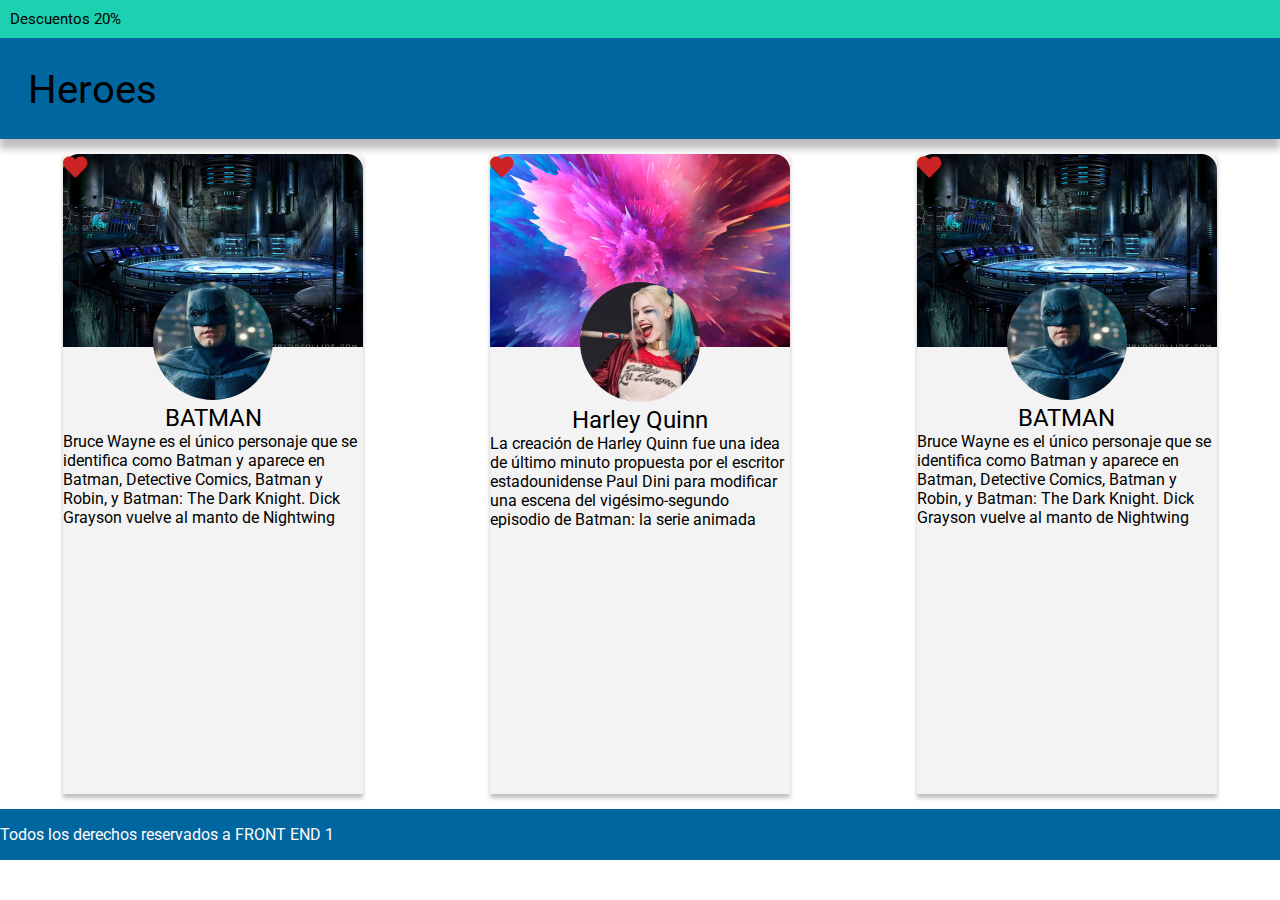
==== Heroes/index.html @ cdd7878c "trabajoHeroes" ====
<!DOCTYPE html>
<html lang="es">

<head>
    <meta charset="UTF-8">
    <meta name="viewport" content="width=device-width, initial-scale=1.0">
    <title>Heroes</title>
    <link rel="stylesheet" href="https://cdnjs.cloudflare.com/ajax/libs/font-awesome/5.15.3/css/all.min.css" referrerpolicy="no-referrer">
    <link href="css/style.css" rel="stylesheet">
</head>

<body>
    <header>
        <div>
            <p>Descuentos 20%</p>
        </div>
        <h1>Heroes</h1>
    </header>
    <main>
        <div class="cards">
            <section class="firstCard">
                <div class="card-img">
                    <i class="fas fa-heart"></i>
                </div>
                <div class="card-content">
                    <a href="#"><img class="avatar" src="img/logo_batman.png"></a>
                    <h2>BATMAN</h2>
                    <p class="paragraph">Bruce Wayne es el único personaje que se identifica como Batman y aparece en Batman, Detective
                        Comics, Batman y Robin, y Batman: The Dark Knight. Dick Grayson vuelve al manto de Nightwing</p>
                </div>
            </section>
            <section class="secondCard">
                <div class="card-img">
                    <i class="fas fa-heart"></i>
                </div>
                <div class="card-content">
                    <a href="#"><img class="avatar" src="img/logo_quinn.png"></a>
                    <h2>Harley Quinn</h2>
                    <p class="paragraph">La creación de Harley Quinn fue una idea de último minuto propuesta por el escritor estadounidense
                        Paul Dini para modificar una escena del vigésimo-segundo episodio de Batman: la serie animada</p>
                </div>
            </section>
            <section class="thirdCard">
                <div class="card-img">
                    <i class="fas fa-heart"></i>
                </div>
                <div class="card-content">
                    <a href="#"><img class="avatar" src="img/logo_batman.png"></a>
                    <h2>BATMAN</h2>
                    <p class="paragraph">Bruce Wayne es el único personaje que se identifica como Batman y aparece en Batman, Detective
                        Comics, Batman y Robin, y Batman: The Dark Knight. Dick Grayson vuelve al manto de Nightwing</p>
                </div>
            </section>
        </div>
    </main>
    <footer>
        <p class="end">Todos los derechos reservados a FRONT END 1</p>
    </footer>
</body>
---- Heroes/css/style.css ----
@import url('https://fonts.googleapis.com/css2?family=Roboto:wght@400;700&display=swap');

* {
    margin: 0px;
    padding: 0px;
    box-sizing: border-box;
    font-family: 'Roboto', sans-serif;
    font-weight: 400;
  }

header div {
    background-color: #1CD1B0;
    font-size: 0.93rem;
    padding: 0.62rem;
}
h1 {
    background: #00669F;
    height: 6.31rem;
    padding: 1.75rem;
    font-size: 40px;
    box-shadow: 0px 10px 7px rgba(0, 0, 0, 0.25);
}
.cards {
    
    display: flex;
    justify-content: space-around;
}
.firstCard {
    background: #F3F3F3 url(../img/fondo_batman.png) no-repeat;
    box-shadow: 0px 4px 4px rgba(0, 0, 0, 0.25);
    display: flex;
    flex-direction: column;
    width: 18.75rem;
    height: 40rem;
    margin: 0.93rem;
}
.secondCard {
    background: #F3F3F3 url(../img/fondo_quinn.png) no-repeat;
    box-shadow: 0px 4px 4px rgba(0, 0, 0, 0.25);
    display: flex;
    flex-direction: column;
    width: 18.75rem;
    height: 40rem;
    margin: 0.93rem;
}
.thirdCard {
    background: #F3F3F3 url(../img/fondo_batman.png) no-repeat;
    box-shadow: 0px 4px 4px rgba(0, 0, 0, 0.25);
    display: flex;
    flex-direction: column;
    width: 18.75rem;
    height: 40rem;
    margin: 0.93rem;
}
.avatar {
    margin-top: 100px;
    width: 7.5rem;
    border-radius: 50%;
}
.end {
    display:flex;
    align-items:center;
    color: #FFF9F9;
    height: 51px;
    background: #00669F;
}

.card-img {
    color: #CC2424;
    font-size: 1.5em;
}
.card-content {
    display: flex;
    flex-direction: column;
    align-items: center;
    justify-content: space-between;
}
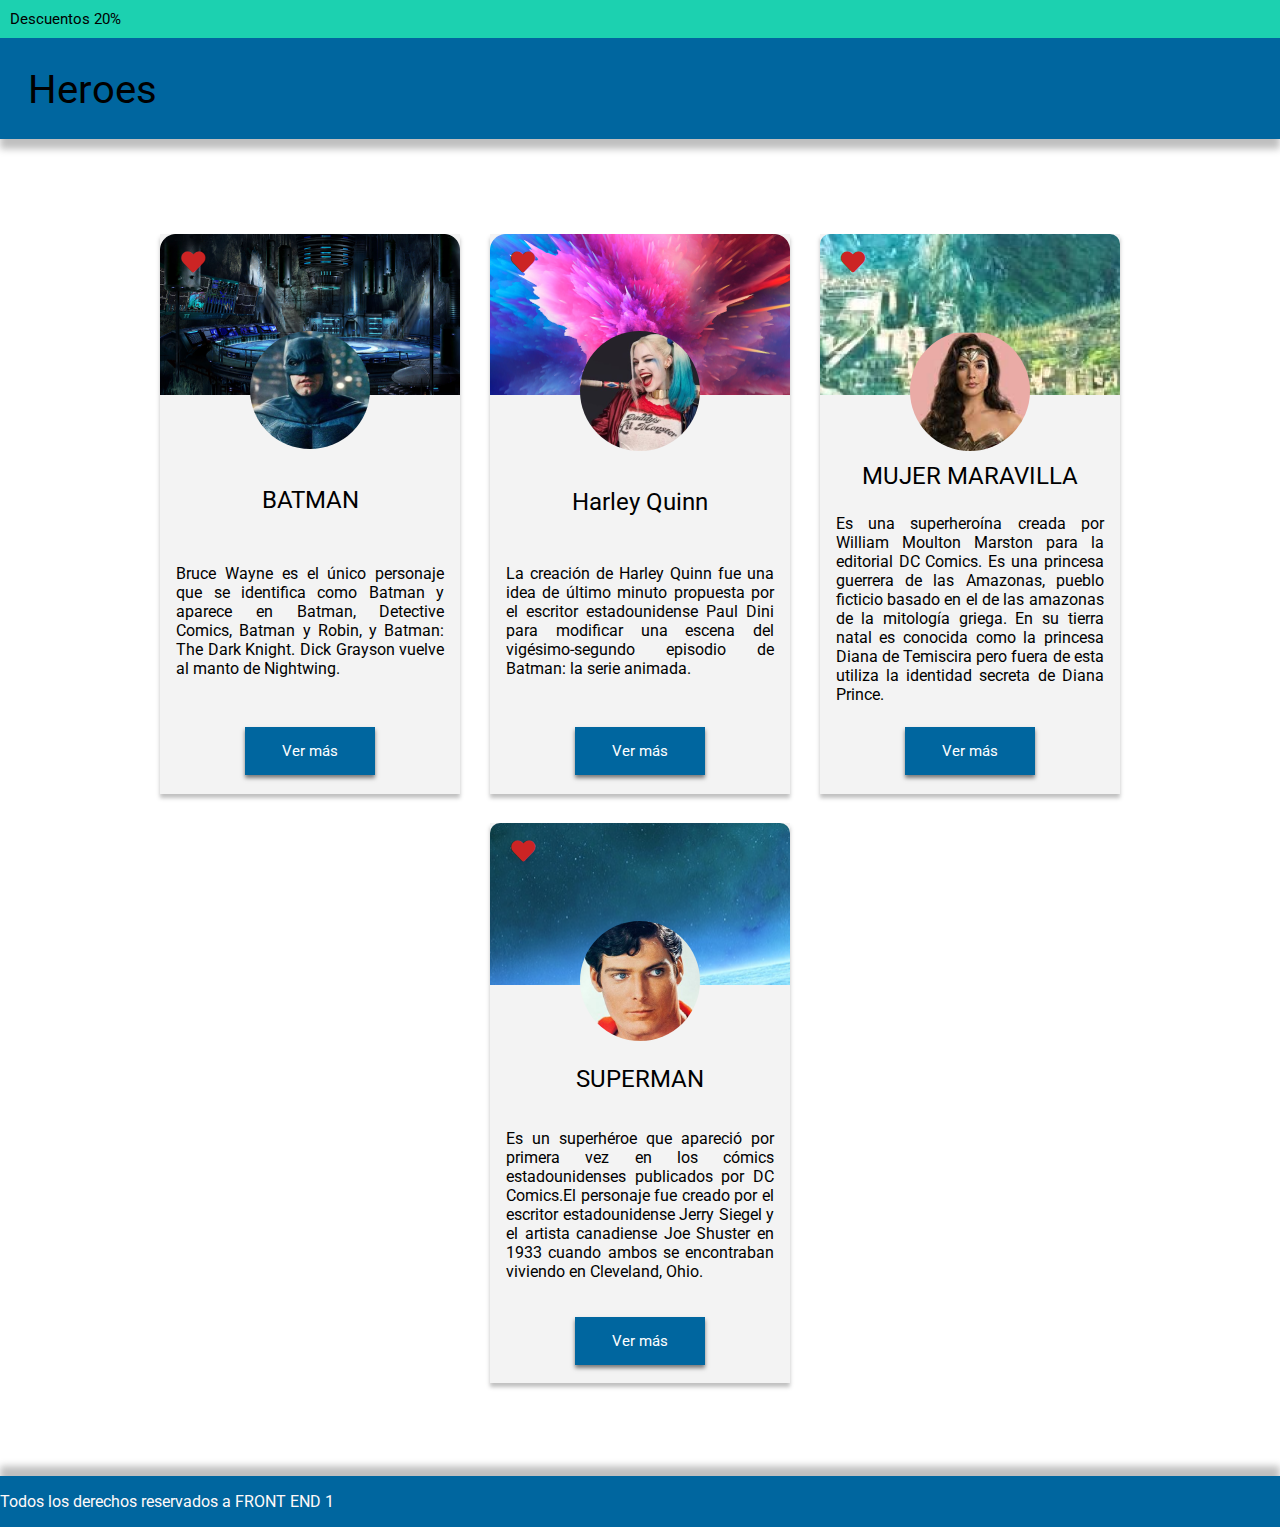
==== commit 2c3afb23: "Heroes90%" ====
--- a/Heroes/index.html
+++ b/Heroes/index.html
@@ -26,7 +26,8 @@
                     <a href="#"><img class="avatar" src="img/logo_batman.png"></a>
                     <h2>BATMAN</h2>
                     <p class="paragraph">Bruce Wayne es el único personaje que se identifica como Batman y aparece en Batman, Detective
-                        Comics, Batman y Robin, y Batman: The Dark Knight. Dick Grayson vuelve al manto de Nightwing</p>
+                        Comics, Batman y Robin, y Batman: The Dark Knight. Dick Grayson vuelve al manto de Nightwing.</p>
+                    <a href="#" class="card-button">Ver más</a>
                 </div>
             </section>
             <section class="secondCard">
@@ -37,7 +38,8 @@
                     <a href="#"><img class="avatar" src="img/logo_quinn.png"></a>
                     <h2>Harley Quinn</h2>
                     <p class="paragraph">La creación de Harley Quinn fue una idea de último minuto propuesta por el escritor estadounidense
-                        Paul Dini para modificar una escena del vigésimo-segundo episodio de Batman: la serie animada</p>
+                        Paul Dini para modificar una escena del vigésimo-segundo episodio de Batman: la serie animada.</p>
+                    <a href="#" class="card-button">Ver más</a>
                 </div>
             </section>
             <section class="thirdCard">
@@ -45,10 +47,27 @@
                     <i class="fas fa-heart"></i>
                 </div>
                 <div class="card-content">
-                    <a href="#"><img class="avatar" src="img/logo_batman.png"></a>
-                    <h2>BATMAN</h2>
-                    <p class="paragraph">Bruce Wayne es el único personaje que se identifica como Batman y aparece en Batman, Detective
-                        Comics, Batman y Robin, y Batman: The Dark Knight. Dick Grayson vuelve al manto de Nightwing</p>
+                    <a href="#"><img class="avatar" src="img/logo_maravilla.png"></a>
+                    <h2>MUJER MARAVILLA</h2>
+                    <p class="paragraph">Es una superheroína creada por William Moulton Marston para la editorial DC Comics. Es una princesa
+                        guerrera de las Amazonas, pueblo ficticio basado en el de las amazonas de la mitología griega. En su tierra natal es
+                        conocida como la princesa Diana de Temiscira pero fuera de esta utiliza la identidad secreta de Diana Prince.
+                      </p>
+                    <a href="#" class="card-button">Ver más</a>
+                </div>
+            </section>
+            <section class="fourthCard">
+                <div class="card-img">
+                    <i class="fas fa-heart"></i>
+                </div>
+                <div class="card-content">
+                    <a href="#"><img class="avatar" src="img/logo_superman.png"></a>
+                    <h2>SUPERMAN</h2>
+                    <p class="paragraph">Es un superhéroe que apareció por primera vez en los cómics estadounidenses publicados por DC Comics.
+                        ​El personaje fue creado por el escritor estadounidense Jerry Siegel y el artista canadiense Joe Shuster en 1933 cuando
+                        ambos se encontraban viviendo en Cleveland, Ohio.
+                      </p>
+                    <a href="#" class="card-button">Ver más</a>
                 </div>
             </section>
         </div>
--- a/Heroes/css/style.css
+++ b/Heroes/css/style.css
@@ -7,6 +7,15 @@
     font-family: 'Roboto', sans-serif;
     font-weight: 400;
   }
+a {
+    color: inherit;
+    text-decoration: none;
+}
+body {
+    display:flex;
+    flex-direction: column;
+    height: 100vh;
+}
 
 header div {
     background-color: #1CD1B0;
@@ -19,43 +28,98 @@
     padding: 1.75rem;
     font-size: 40px;
     box-shadow: 0px 10px 7px rgba(0, 0, 0, 0.25);
+    margin-bottom: 5rem;
 }
 .cards {
-    
     display: flex;
-    justify-content: space-around;
+    justify-content:center;
+    align-items:center;
+    flex-wrap: wrap;
+    flex-grow: 1;
 }
 .firstCard {
-    background: #F3F3F3 url(../img/fondo_batman.png) no-repeat;
+    background-color: #F3F3F3;
     box-shadow: 0px 4px 4px rgba(0, 0, 0, 0.25);
     display: flex;
     flex-direction: column;
     width: 18.75rem;
-    height: 40rem;
-    margin: 0.93rem;
+    height: 35rem;
+    margin:0.93rem;
+
 }
 .secondCard {
-    background: #F3F3F3 url(../img/fondo_quinn.png) no-repeat;
+    background-color: #F3F3F3;
     box-shadow: 0px 4px 4px rgba(0, 0, 0, 0.25);
     display: flex;
     flex-direction: column;
     width: 18.75rem;
-    height: 40rem;
-    margin: 0.93rem;
+    height: 35rem;
+    margin:0.93rem;
+
 }
 .thirdCard {
-    background: #F3F3F3 url(../img/fondo_batman.png) no-repeat;
+    background-color: #F3F3F3;
     box-shadow: 0px 4px 4px rgba(0, 0, 0, 0.25);
     display: flex;
     flex-direction: column;
     width: 18.75rem;
-    height: 40rem;
-    margin: 0.93rem;
+    height: 35rem;
+    margin:0.93rem;
+}
+.fourthCard {
+    background-color: #F3F3F3;
+    box-shadow: 0px 4px 4px rgba(0, 0, 0, 0.25);
+    display: flex;
+    flex-direction: column;
+    width: 18.75rem;
+    height: 35rem;
+    margin:0.93rem;
+}
+.firstCard .card-img {
+    background: #F3F3F3 url(../img/fondo_batman.png) no-repeat;
+}
+.secondCard .card-img {
+    background: #F3F3F3 url(../img/fondo_quinn.png) no-repeat;
+}
+.thirdCard .card-img {
+    background: #F3F3F3 url(../img/fondo_maravilla.png) no-repeat;
+}
+.fourthCard .card-img {
+    background: #F3F3F3 url(../img/fondo_superman.png) no-repeat;
 }
 .avatar {
-    margin-top: 100px;
+    margin-top: -64px;
+    border-radius: 50%;
     width: 7.5rem;
-    border-radius: 50%;
+
+}
+.card-img {
+    color: #CC2424;
+    font-size: 1.5em;
+    height: 10.1rem;
+    padding: 0.93rem 1.31rem;
+    border-radius: 10px 10px 0 0;
+}
+.card-content {
+    display: flex;
+    flex-direction: column;
+    align-items:center;
+    justify-content: space-between;
+    height: 25rem;
+    position:relative;
+}
+
+.paragraph {
+    padding: 1rem;
+    text-align:justify;
+}
+.card-button {
+    background-color: #00669F;
+    padding: 0.93rem 2.31rem;
+    color: white;
+    font-size: 0.93rem;
+    margin-bottom: 1.17rem;
+    box-shadow: 0px 3px 4px rgba(0, 0, 0, 0.50);
 }
 .end {
     display:flex;
@@ -63,15 +127,17 @@
     color: #FFF9F9;
     height: 51px;
     background: #00669F;
+    margin-top: 4.85rem;
+    box-shadow: 0px -10px 7px rgba(0, 0, 0, 0.25);
 }
 
-.card-img {
-    color: #CC2424;
-    font-size: 1.5em;
+@media screen and (max-width: 480px) {
+
+    .cards{
+        flex-direction: column;
+    }
+    .firstCard .secondCard .thirdCard .fourthCard{
+        margin: 0.93rem auto;
+    }
 }
-.card-content {
-    display: flex;
-    flex-direction: column;
-    align-items: center;
-    justify-content: space-between;
-}+
